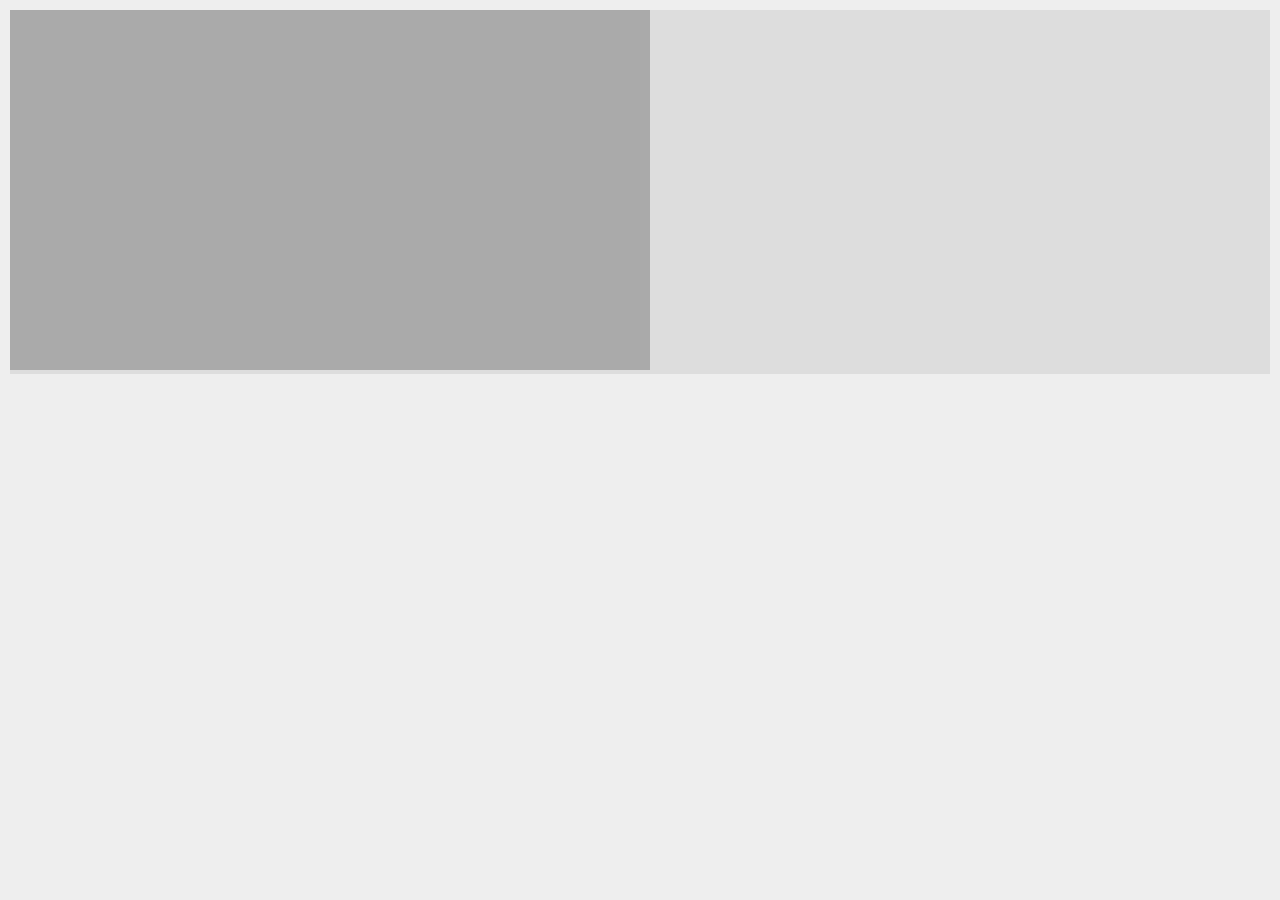
==== html5game/hitMoles/index.html @ 190941bf "first" ====
<!DOCTYPE html>
<html>
	<head>
        <meta charset="utf-8">
        <link rel="stylesheet" type="text/css" href="css/main.css">
        <script type="text/javascript" src="js/MyFrames.js"></script>
        <script type="text/javascript" src="js/main.js"></script>

	</head>
	<body>
	    <canvas id="gameCanvas" width="640px" height="360px">
	    </canvas>
	</body>
</html>
---- html5game/hitMoles/css/main.css ----
html{background-color: #eee;}
body{
	margin:10px;
	background-color: #ddd;
}
#gameCanvas{
	background-color: #aaa;
	/*background-color: rgba(222,0,0,0.1);*/
}
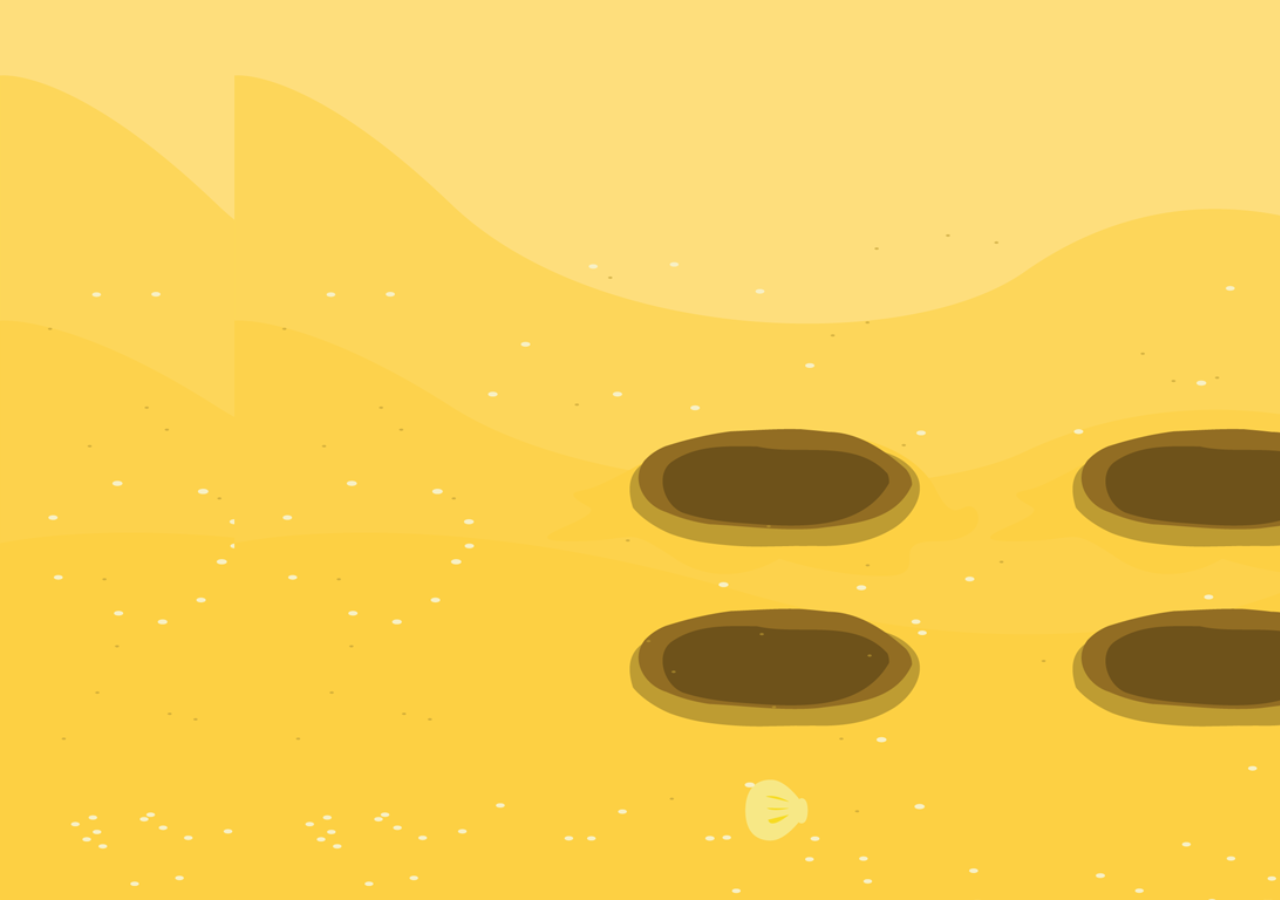
==== commit 0baf6673: "update" ====
--- a/html5game/hitMoles/index.html
+++ b/html5game/hitMoles/index.html
@@ -1,14 +1,31 @@
 <!DOCTYPE html>
 <html>
-	<head>
-        <meta charset="utf-8">
-        <link rel="stylesheet" type="text/css" href="css/main.css">
-        <script type="text/javascript" src="js/MyFrames.js"></script>
-        <script type="text/javascript" src="js/main.js"></script>
+<head>
+    <meta charset="utf-8">
+    <title>Cocos2d-html5 Hello World test</title>
+    <link rel="icon" type="image/GIF" href="res/favicon.ico"/>
+    <meta name="viewport" content="user-scalable=no" />
+    <meta name="apple-mobile-web-app-capable" content="yes"/>
+    <meta name="full-screen" content="yes"/>
+    <meta name="screen-orientation" content="portrait"/>
+    <meta name="x5-fullscreen" content="true"/>
+    <meta name="360-fullscreen" content="true"/>
+    <link rel="stylesheet" type="text/css" href="css/main.css">
+    <script type="text/javascript" src="js/juerryjs-keys.js"></script>
+    <script type="text/javascript" src="js/juerryjs.js"></script>
 
-	</head>
-	<body>
-	    <canvas id="gameCanvas" width="640px" height="360px">
-	    </canvas>
-	</body>
+    <script type="text/javascript" src="js/main.js"></script>
+    <style>
+        body, canvas, div {
+            -moz-user-select: none;
+            -webkit-user-select: none;
+            -ms-user-select: none;
+            -khtml-user-select: none;
+            -webkit-tap-highlight-color: rgba(0, 0, 0, 0);
+        }
+    </style>
+</head>
+<body style="padding:0; margin: 0; background: #000;">
+<canvas id="gameCanvas" width="1280" height="768"></canvas>
+</body>
 </html>--- a/html5game/hitMoles/css/main.css
+++ b/html5game/hitMoles/css/main.css
@@ -1,9 +1,13 @@
-html{background-color: #eee;}
+/*html{background-color: #eee;}
 body{
 	margin:10px;
 	background-color: #ddd;
-}
+}*/
 #gameCanvas{
 	background-color: #aaa;
 	/*background-color: rgba(222,0,0,0.1);*/
+	height: 100vh; 
+    margin-left: auto;
+    margin-right: auto;
+    display: block;
 }